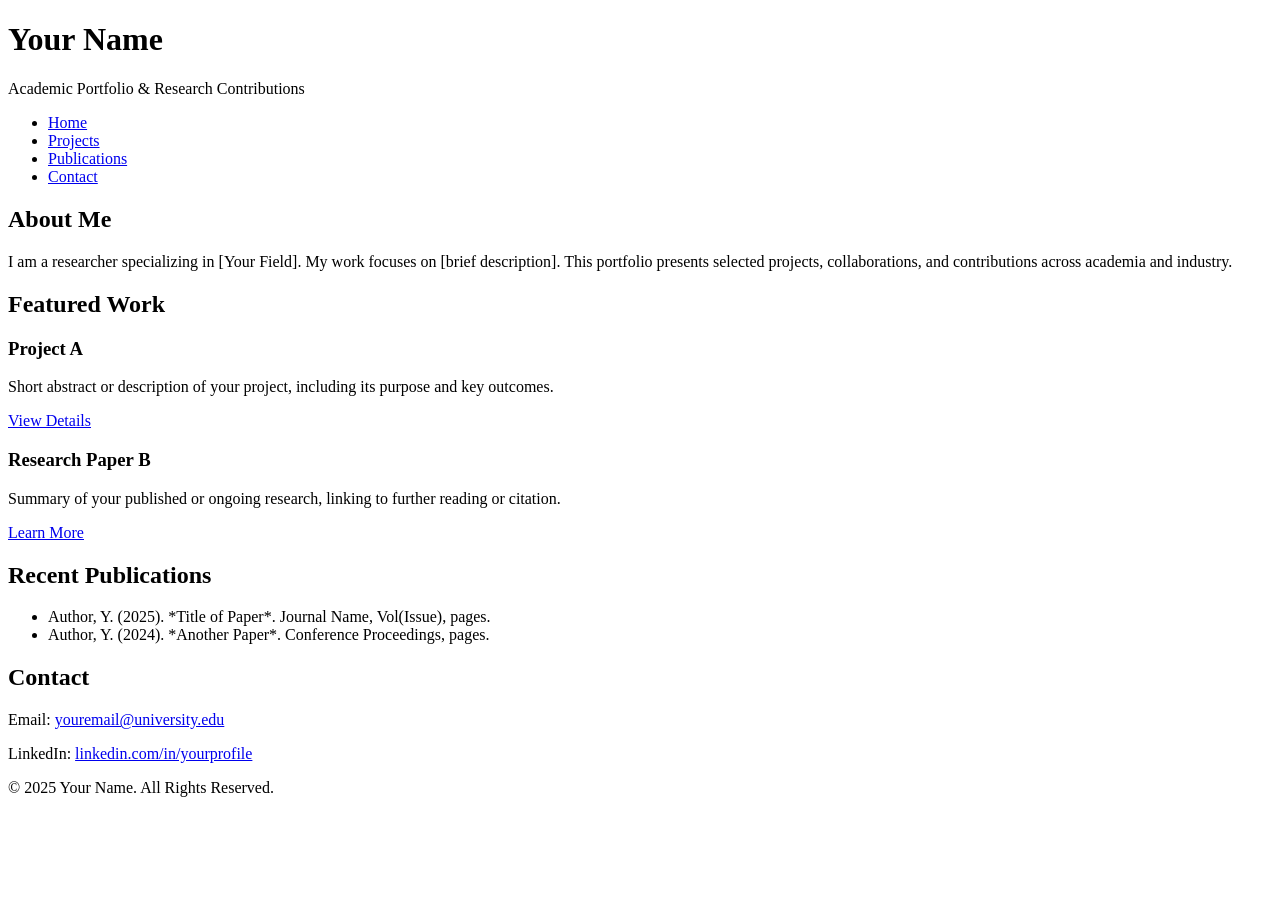
==== index.html @ bce05d48 "Create index.html" ====
<!DOCTYPE html>
<html lang="en">
<head>
    <meta charset="UTF-8">
    <meta name="viewport" content="width=device-width, initial-scale=1.0">
    <title>Academic Portfolio | Your Name</title>
    <link rel="stylesheet" href="style.css">
    <script defer src="script.js"></script>
</head>
<body>
    <header>
        <div class="container">
            <h1>Your Name</h1>
            <p class="subtitle">Academic Portfolio & Research Contributions</p>
            <nav>
                <ul>
                    <li><a href="index.html" class="active">Home</a></li>
                    <li><a href="projects.html">Projects</a></li>
                    <li><a href="#publications">Publications</a></li>
                    <li><a href="#contact">Contact</a></li>
                </ul>
            </nav>
        </div>
    </header>

    <main class="container">
        <!-- Introduction Section -->
        <section id="about">
            <h2>About Me</h2>
            <p>
                I am a researcher specializing in [Your Field]. My work focuses on [brief description].
                This portfolio presents selected projects, collaborations, and contributions across academia and industry.
            </p>
        </section>

        <!-- Highlight Section -->
        <section id="featured">
            <h2>Featured Work</h2>
            <div class="grid">
                <article class="card">
                    <h3>Project A</h3>
                    <p>Short abstract or description of your project, including its purpose and key outcomes.</p>
                    <a href="projects.html" class="btn">View Details</a>
                </article>
                <article class="card">
                    <h3>Research Paper B</h3>
                    <p>Summary of your published or ongoing research, linking to further reading or citation.</p>
                    <a href="projects.html" class="btn">Learn More</a>
                </article>
            </div>
        </section>

        <!-- Publications Section -->
        <section id="publications">
            <h2>Recent Publications</h2>
            <ul>
                <li>Author, Y. (2025). *Title of Paper*. Journal Name, Vol(Issue), pages.</li>
                <li>Author, Y. (2024). *Another Paper*. Conference Proceedings, pages.</li>
            </ul>
        </section>

        <!-- Contact Section -->
        <section id="contact">
            <h2>Contact</h2>
            <p>Email: <a href="mailto:youremail@university.edu">youremail@university.edu</a></p>
            <p>LinkedIn: <a href="#" target="_blank">linkedin.com/in/yourprofile</a></p>
        </section>
    </main>

    <footer>
        <p>&copy; 2025 Your Name. All Rights Reserved.</p>
    </footer>
</body>
</html>
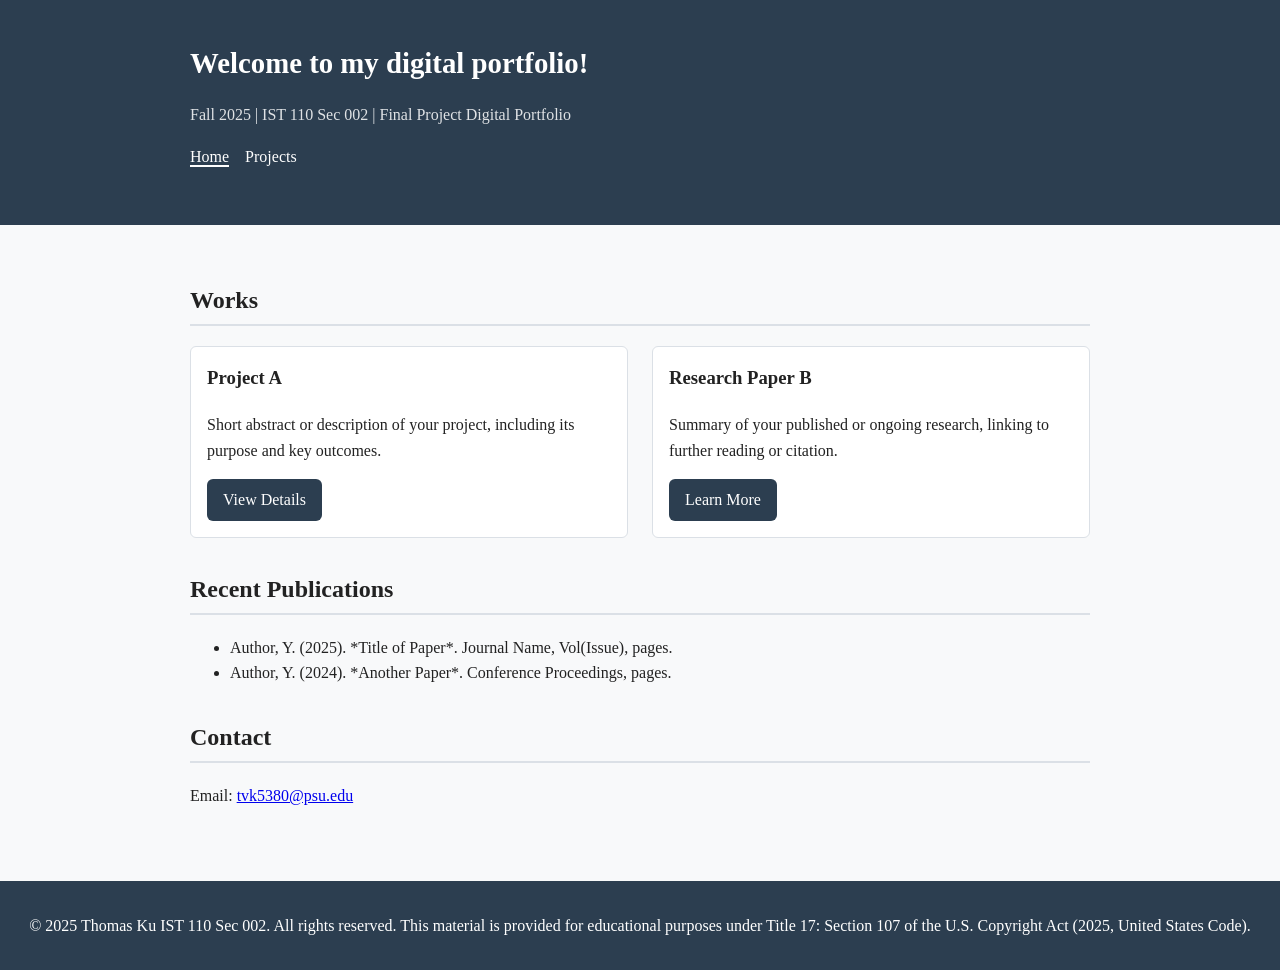
==== commit f717a686: "0.0.3 Fixed formatting and directory" ====
--- a/index.html
+++ b/index.html
@@ -1,41 +1,42 @@
 <!DOCTYPE html>
-<html lang="en">
+<html lang="en-US">
+
+<!--
+Final Project should include
+Discussions
+Assignments
+Readings
+Projects
+
+Using VS code, github, and render; I was able to build and host this website completely free. 
+
+-->
 <head>
     <meta charset="UTF-8">
     <meta name="viewport" content="width=device-width, initial-scale=1.0">
-    <title>Academic Portfolio | Your Name</title>
+    <title>tvk5380 Final Project | IST 110 Sec 002</title>
     <link rel="stylesheet" href="style.css">
     <script defer src="script.js"></script>
 </head>
 <body>
     <header>
         <div class="container">
-            <h1>Your Name</h1>
-            <p class="subtitle">Academic Portfolio & Research Contributions</p>
+            <h1>Welcome to my digital portfolio!</h1>
+            <p class="subtitle">Fall 2025 | IST 110 Sec 002 | Final Project Digital Portfolio</p>
             <nav>
                 <ul>
                     <li><a href="index.html" class="active">Home</a></li>
                     <li><a href="projects.html">Projects</a></li>
-                    <li><a href="#publications">Publications</a></li>
-                    <li><a href="#contact">Contact</a></li>
                 </ul>
             </nav>
         </div>
     </header>
 
     <main class="container">
-        <!-- Introduction Section -->
-        <section id="about">
-            <h2>About Me</h2>
-            <p>
-                I am a researcher specializing in [Your Field]. My work focuses on [brief description].
-                This portfolio presents selected projects, collaborations, and contributions across academia and industry.
-            </p>
-        </section>
 
         <!-- Highlight Section -->
         <section id="featured">
-            <h2>Featured Work</h2>
+            <h2>Works</h2>
             <div class="grid">
                 <article class="card">
                     <h3>Project A</h3>
@@ -62,13 +63,15 @@
         <!-- Contact Section -->
         <section id="contact">
             <h2>Contact</h2>
-            <p>Email: <a href="mailto:youremail@university.edu">youremail@university.edu</a></p>
-            <p>LinkedIn: <a href="#" target="_blank">linkedin.com/in/yourprofile</a></p>
+            <p>Email: <a href="mailto:tvk5380@psu.edu">tvk5380@psu.edu</a></p>
         </section>
     </main>
 
     <footer>
-        <p>&copy; 2025 Your Name. All Rights Reserved.</p>
+        <p>&copy; 2025 Thomas Ku IST 110 Sec 002. All rights reserved. 
+                  This material is provided for educational purposes 
+                  under Title 17: Section 107 of the U.S. Copyright Act 
+                  (2025, United States Code).</p>
     </footer>
 </body>
 </html>
--- a/style.css
+++ b/style.css
@@ -0,0 +1,108 @@
+/* Neutral academic theme: grayscale + subtle accent color */
+:root {
+    --background: #f8f9fa;
+    --text-color: #222;
+    --accent: #2c3e50;
+    --light-accent: #dbe0e6;
+    --max-width: 900px;
+    --border-radius: 6px;
+}
+
+body {
+    font-family: 'Georgia', serif;
+    margin: 0;
+    background: var(--background);
+    color: var(--text-color);
+    line-height: 1.6;
+}
+
+/* Center content and control width */
+.container {
+    max-width: var(--max-width);
+    margin: 0 auto;
+    padding: 1.5rem;
+}
+
+/* Header and Navigation */
+header {
+    background: var(--accent);
+    color: white;
+    padding: 1rem 0;
+}
+
+header h1 {
+    margin: 0;
+    font-size: 1.8rem;
+}
+
+.subtitle {
+    font-size: 1rem;
+    opacity: 0.85;
+}
+
+nav ul {
+    list-style: none;
+    padding: 0;
+    display: flex;
+    gap: 1rem;
+}
+
+nav a {
+    color: white;
+    text-decoration: none;
+    font-weight: 500;
+}
+
+nav a.active, nav a:hover {
+    border-bottom: 2px solid white;
+}
+
+/* Section Formatting */
+section {
+    margin-top: 2rem;
+}
+
+h2 {
+    border-bottom: 2px solid var(--light-accent);
+    padding-bottom: 0.3rem;
+}
+
+/* Cards */
+.grid {
+    display: grid;
+    grid-template-columns: repeat(auto-fit, minmax(260px, 1fr));
+    gap: 1.5rem;
+}
+
+.card {
+    background: white;
+    border: 1px solid var(--light-accent);
+    border-radius: var(--border-radius);
+    padding: 1rem;
+}
+
+.card h3 {
+    margin-top: 0;
+}
+
+.btn {
+    display: inline-block;
+    padding: 0.5rem 1rem;
+    background: var(--accent);
+    color: white;
+    text-decoration: none;
+    border-radius: var(--border-radius);
+}
+
+.btn:hover {
+    background: #1a252f;
+}
+
+/* Footer */
+footer {
+    text-align: center;
+    padding: 1rem;
+    background: var(--accent);
+    color: white;
+    margin-top: 2rem;
+}
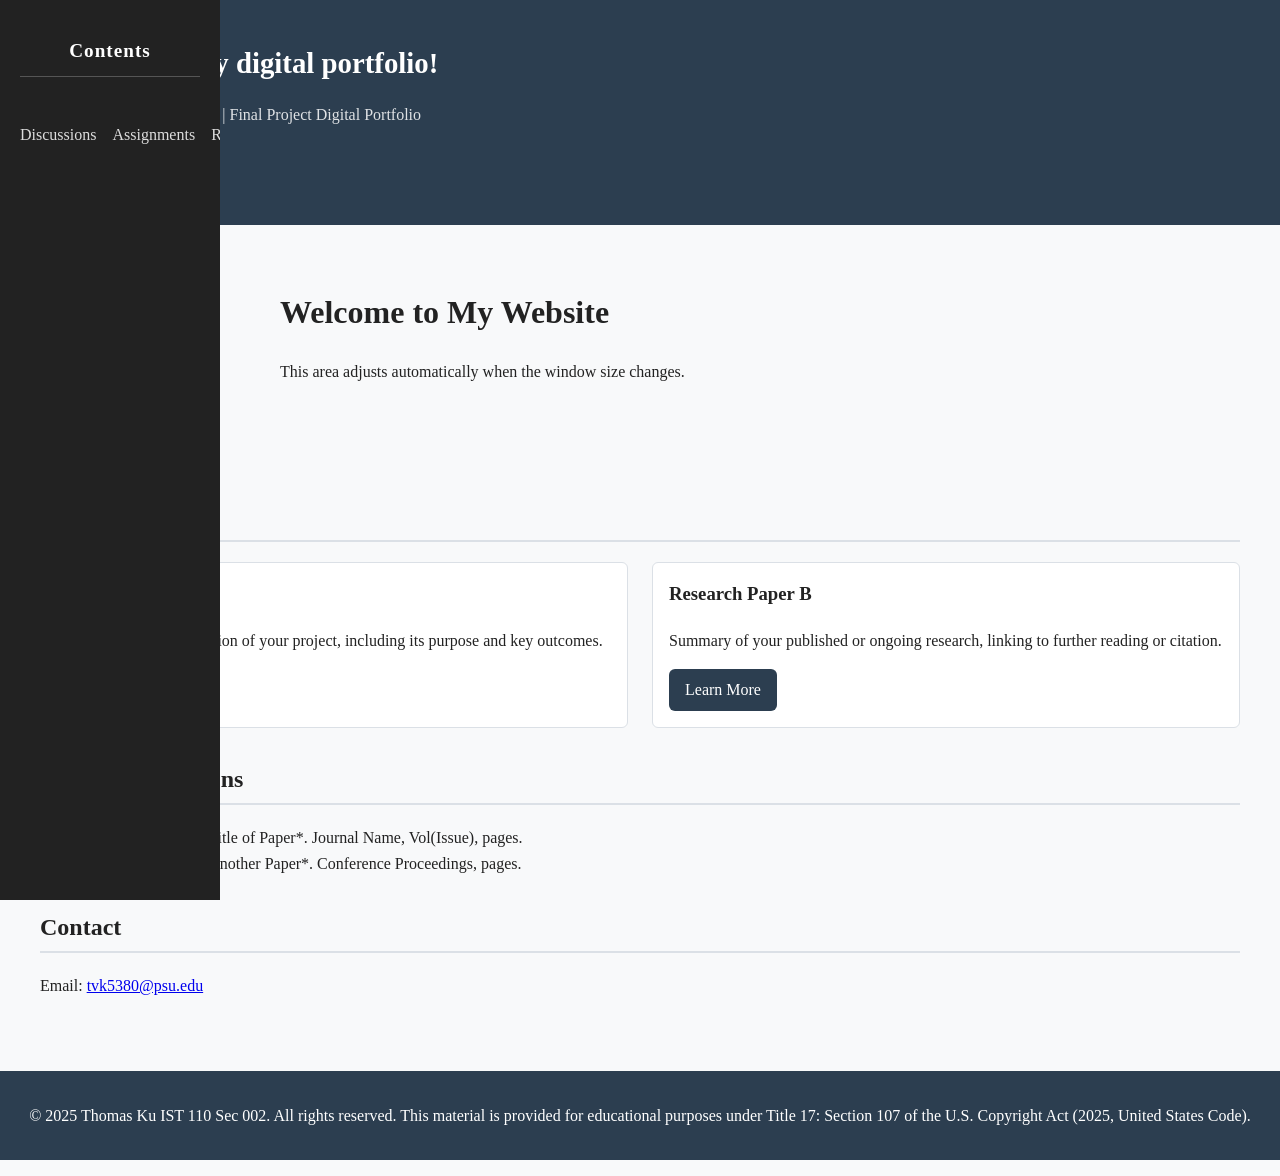
==== commit 40833b4f: "Update index.html" ====
--- a/index.html
+++ b/index.html
@@ -9,6 +9,9 @@
 Projects
 
 Using VS code, github, and render; I was able to build and host this website completely free. 
+
+Main page should include a navigation page and showcase of major projects. Discussions, homeworks, and other smaller assingments should be assigned tabs to navigate. 
+*USE NETRUAL PROFESSIONAL COLORS*
 
 -->
 <head>
@@ -32,6 +35,21 @@
         </div>
     </header>
 
+<!-- Fixed left navigation -->
+  <nav class="side-nav">
+    <h2>Contents</h2>
+    <ul>
+      <li><a href="discussions.html">Discussions</a></li>
+      <li><a href="assignments.html">Assignments</a></li>
+      <li><a href="reading.html">Reading</a></li>
+      <li><a href="projects.html">Projects</a></li>
+    </ul>
+  </nav>
+    
+  <div class="main-content">
+    <h1>Welcome to My Website</h1>
+    <p>This area adjusts automatically when the window size changes.</p>
+  </div>
     <main class="container">
 
         <!-- Highlight Section -->
--- a/style.css
+++ b/style.css
@@ -1,11 +1,70 @@
-/* Neutral academic theme: grayscale + subtle accent color */
+/* Neutral academic theme: grayscale + subtle accent color 
+#faf9fa: Light grayish magenta
+#faf8fa: Light gray
+
+*/
 :root {
     --background: #f8f9fa;
     --text-color: #222;
     --accent: #2c3e50;
     --light-accent: #dbe0e6;
-    --max-width: 900px;
+    --max-width: 1200px;
     --border-radius: 6px;
+    --margin: 2vw auto; /* Margins scale with viewport width */
+    --padding: 1vw; /*vw = 1% of window width*/
+    --transition: margin 0.3s ease; /*Smooth transition when resizing */
+}
+/* Fixed left navigation bar */
+.side-nav {
+  position: fixed;        /* Keeps it locked in place */
+  top: 0;
+  left: 0;
+  height: 100vh;          /* Full vertical height */
+  width: 220px;           /* Fixed width */
+  background-color: #222; /* Dark neutral tone */
+  color: #fff;
+  padding: 20px;
+  box-sizing: border-box;
+  overflow-y: auto;       /* Scroll if content overflows */
+}
+
+.side-nav h2 {
+  text-align: center;
+  font-size: 1.2em;
+  margin-bottom: 1.5em;
+  letter-spacing: 1px;
+  border-bottom: 1px solid #555;
+  padding-bottom: 0.5em;
+}
+
+/* Navigation links */
+.side-nav ul {
+  list-style: none;
+  padding: 0;
+  margin: 0;
+}
+
+.side-nav li {
+  margin: 1em 0;
+}
+
+.side-nav a {
+  color: #ddd;
+  text-decoration: none;
+  font-size: 1em;
+  transition: color 0.3s ease, transform 0.2s ease;
+}
+
+.side-nav a:hover {
+  color: #fff;
+  transform: translateX(4px);
+}
+
+/* Main content shifts to the right */
+.main-content {
+  margin-left: 240px; /* Keeps space for sidebar */
+  padding: 40px;
+  box-sizing: border-box;
 }
 
 body {
@@ -105,4 +164,5 @@
     background: var(--accent);
     color: white;
     margin-top: 2rem;
+    margin-bottom: 1rem;
 }
